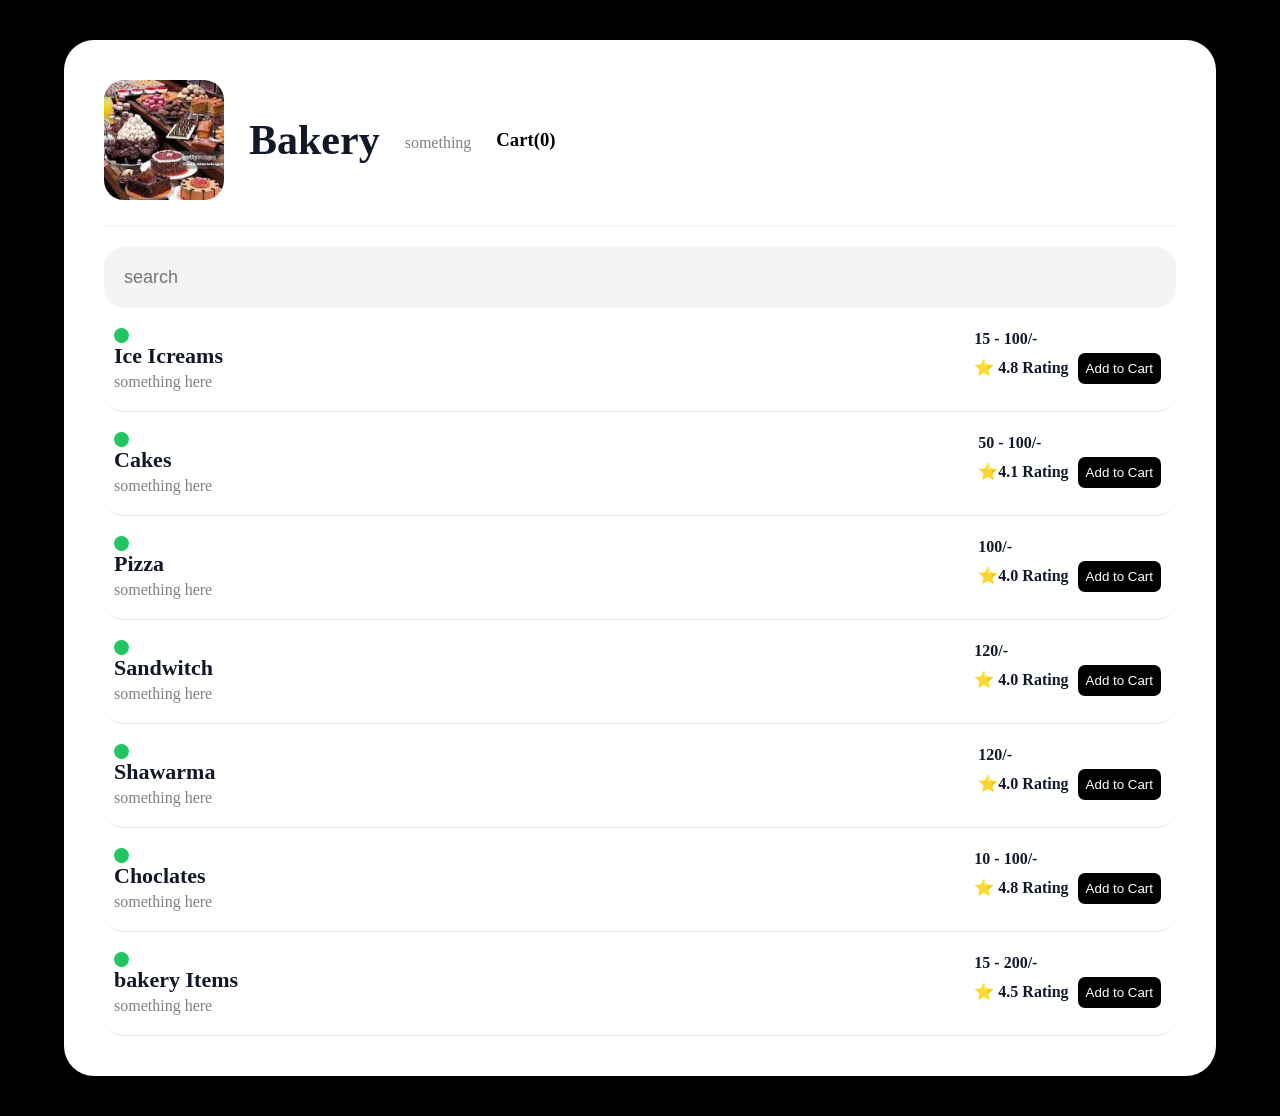
==== bakery.html @ 7e03b97e "added cart" ====
<!DOCTYPE html>
<html lang="en">
<head>
    <meta charset="UTF-8">
    <meta name="viewport" content="width=device-width, initial-scale=1.0">
    <title>Bakery</title>
    <link rel="stylesheet" href="bakery.css">
</head>
<body>
    
        <div class="container">
            <div class="menu-header">
                <img src="bakery.jpg">
                
                <h1>Bakery</h1>
                <p>something</p>
                <h3 id="cartCount">Cart(0)</h3>
             </div>
             <div class="search-bar">
                <input type="text" id="searchInput" placeholder="search">
             </div>
            
<section class="icecream">
   <div class="food-item">
             <div class="food-left">
                <div class="status"></div>
                    <div class="food-details"> 
                     <h2>Ice Icreams</h2>
                     <p> something here</p>
               </div>
           </div>
    <div class="food-right">
        <span>15 - 100/-</span><br>
        <span>⭐ 4.8 Rating</span>
        <button id="icebtn">Add to Cart</button>
    </div>
    </div>
    </section>
    <section class="cakes">
        <div class="food-item">
             <div class="food-left">
                <div class="status"></div>
                    <div class="food-details"> 
                     <h2>Cakes</h2>
                     <p> something here</p>
               </div>
           </div>
    <div class="food-right">
        <span>50 - 100/-</span><br>
        <span>⭐4.1 Rating</span>
        <button id="cakesbtn">Add to Cart</button>
    </div>
    </div>
    </section>
    <section class="pizza">
        <div class="food-item">
             <div class="food-left">
                <div class="status"></div>
                    <div class="food-details"> 
                     <h2>Pizza</h2>
                     <p> something here</p>
               </div>
           </div>
    <div class="food-right">
        <span> 100/-</span><br>
        <span>⭐4.0 Rating</span>
        <button id="pizzabtn">Add to Cart</button>
    </div>
    </div>
    </section>
    <section class="sandwitch">
        <div class="food-item">
             <div class="food-left">
                <div class="status"></div>
                    <div class="food-details"> 
                     <h2>Sandwitch</h2>
                     <p> something here</p>
               </div>
           </div>
    <div class="food-right">
        <span> 120/-</span><br>
        <span>⭐ 4.0 Rating</span>
        <button id="sandwitch">Add to Cart</button>
    </div>
    </div>
    </section>
    <section class="shawarma">
        <div class="food-item">
             <div class="food-left">
                <div class="status"></div>
                    <div class="food-details"> 
                     <h2>Shawarma</h2>
                     <p> something here</p>
               </div>
           </div>
    <div class="food-right">
        <span>120/-</span><br>
        <span>⭐4.0 Rating</span>
        <button id="shawarmabtn">Add to Cart</button>
    </div>
    </div>
    </section>
    <section class="choclates">
        <div class="food-item">
             <div class="food-left">
                <div class="status"></div>
                    <div class="food-details"> 
                     <h2>Choclates</h2>
                     <p> something here</p>
               </div>
           </div>
    <div class="food-right">
        <span>10 - 100/-</span><br>
        <span>⭐ 4.8 Rating</span>
        <button id="chocobtn">Add to Cart</button>
    </div>
    </div>
    </section>
    <section class="bakery-items">
        <div class="food-item">
             <div class="food-left">
                <div class="status"></div>
                    <div class="food-details"> 
                     <h2>bakery Items</h2>
                     <p> something here</p>
               </div>
           </div>
    <div class="food-right">
        <span>15 - 200/-</span><br>
        <span>⭐ 4.5 Rating</span>
        <button id="bakerybtn">Add to Cart</button>
    </div>
    </div>
    </section>
</div>
    <script src="bakery.js"></script>
</body>
</html>
---- bakery.css ----
*{
    margin: 0;
    padding: 0;
    box-sizing: border-box;
}
body{
    background-color: #000;
    font-style: poppins;
}
.container{
 width: 90%;
min-height:100vh;
 border-radius: 30px;
 background: white;
margin:40px auto;
padding:40px;
box-shadow: 0 0 30px rgba(0,0,0,0.15);    
}
.search-bar{
    margin-top:20px;
}
.search-bar input{
    width:100%;
    padding:20px;
    border-radius:20px;
    border:none;
    background: #f3f4f6;
    outline:none;
    font-size:18px;

}
.menu-header{
    display:flex;
    align-items: center;
    gap:25px;
    padding-bottom: 25px;
    border-bottom: 2px solid #f3f4f6;
}
.menu-header img{
    width:120px;
    height:120px;
    object-fit: cover;
    border-radius:20px;
}
.menu-header h1{
    color:#111827;
    font-size: 42px;
}
 .menu-header p{
    color:gray;
    margin-top:5px;
}
.food-item{
    display:flex;
    justify-content: space-between;
    align-items: center;
    padding:20px 10px;
    border-bottom: 1px solid #e5e7eb;
    border-radius: 20px;
    
}
.food-item{
    transition: 0.3s;
}
.food-item:hover{
    transform: scale(1.01);
    background: #f5f5f5;
    cursor: pointer;
}
.food-item:hover{
    transform: scale(1.01);
    background: #f5f5f5;
}
}
.food-left{
    display: flex;
    align-items: center;
    gap:15px;
}
.status{
    width:15px;
    height:15px;
    border-radius: 50%;
    background: #22c55e;
}
.food-details h2{
font-size:22px;
color:#111827;
}
.food-details p{
    color:gray;
    margin-top:4px;
}
.food-right{
    
    gap:20px;
    font-weight:bold;
    color:#111827;
}
button{
    border-radius:7px;
    padding:8px;
    margin:5px;
    color:white;
    background-color: #000;
    border:none;
    cursor:pointer;
}
button:hover{
    color: #d6b38c;
}
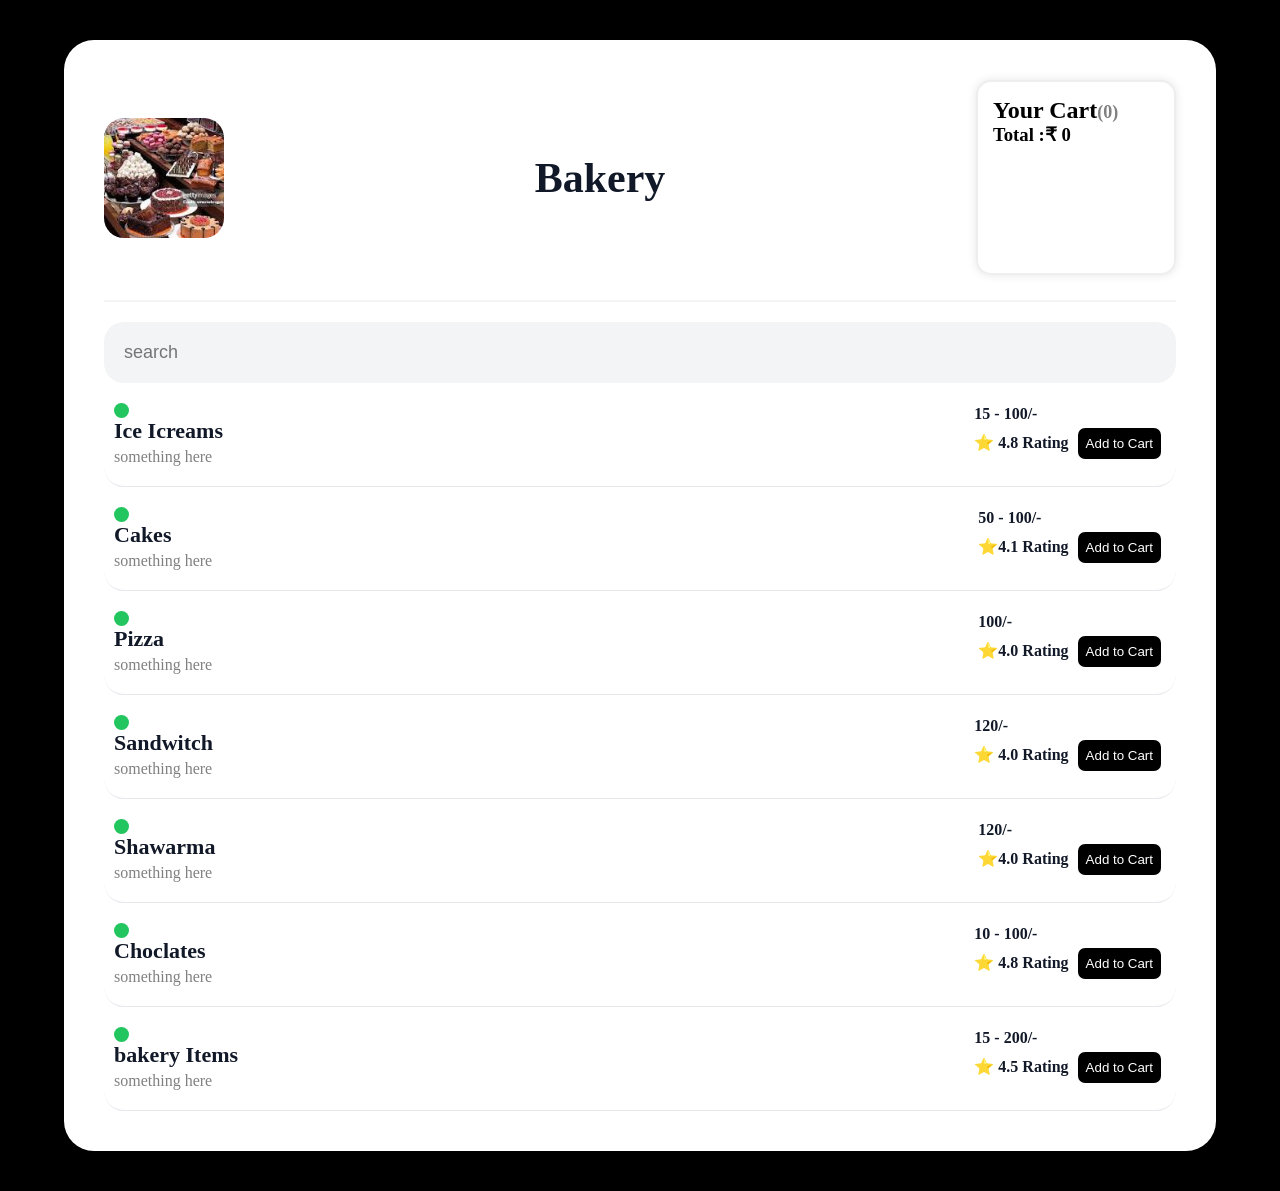
==== commit 5a717657: "added cart to every page" ====
--- a/bakery.html
+++ b/bakery.html
@@ -13,8 +13,12 @@
                 <img src="bakery.jpg">
                 
                 <h1>Bakery</h1>
-                <p>something</p>
-                <h3 id="cartCount">Cart(0)</h3>
+                  
+        <div class="cartBox">
+         <h2>Your Cart<span id="cartCount">(0)</span></h2>
+         <div id="cartItems"></div>
+         <h3 id="totalPrice">Total :₹ 0</h3>
+        </div>
              </div>
              <div class="search-bar">
                 <input type="text" id="searchInput" placeholder="search">
@@ -80,7 +84,7 @@
     <div class="food-right">
         <span> 120/-</span><br>
         <span>⭐ 4.0 Rating</span>
-        <button id="sandwitch">Add to Cart</button>
+        <button id="sandbtn">Add to Cart</button>
     </div>
     </div>
     </section>
@@ -96,7 +100,7 @@
     <div class="food-right">
         <span>120/-</span><br>
         <span>⭐4.0 Rating</span>
-        <button id="shawarmabtn">Add to Cart</button>
+        <button id="shabtn">Add to Cart</button>
     </div>
     </div>
     </section>
--- a/bakery.css
+++ b/bakery.css
@@ -32,6 +32,7 @@
 .menu-header{
     display:flex;
     align-items: center;
+    justify-content: space-between;
     gap:25px;
     padding-bottom: 25px;
     border-bottom: 2px solid #f3f4f6;
@@ -108,4 +109,40 @@
 }
 button:hover{
     color: #d6b38c;
+}
+.cartBox button{
+    background:transparent;
+    color:#888;
+    border:none;
+    padding: 2px 4px;
+    border-radius:10%;
+    font-size:16px;
+    cursor:pointer;
+    margin-left:10px;
+    transition:0.3s;
+}
+.cartBox button:hover{
+    background:gray;
+    transition:scale(1.1);
+}
+.cartBox{
+   min-width:200px;
+    background: white;
+    border:2px solid #eee;
+    border-radius: 15px;
+    padding:15px;
+     height: 195px;
+    overflow-y: auto;
+    box-shadow: 0 0 10px rgba(0,0,0,0.1);
+}
+cartBox h2{
+    display:flex;
+    justify-content: space-between;
+    align-items: center;
+    font-size:28px;
+    margin-bottom:20px;
+}
+#cartCount{
+    font-size:18px;
+    color:gray;
 }
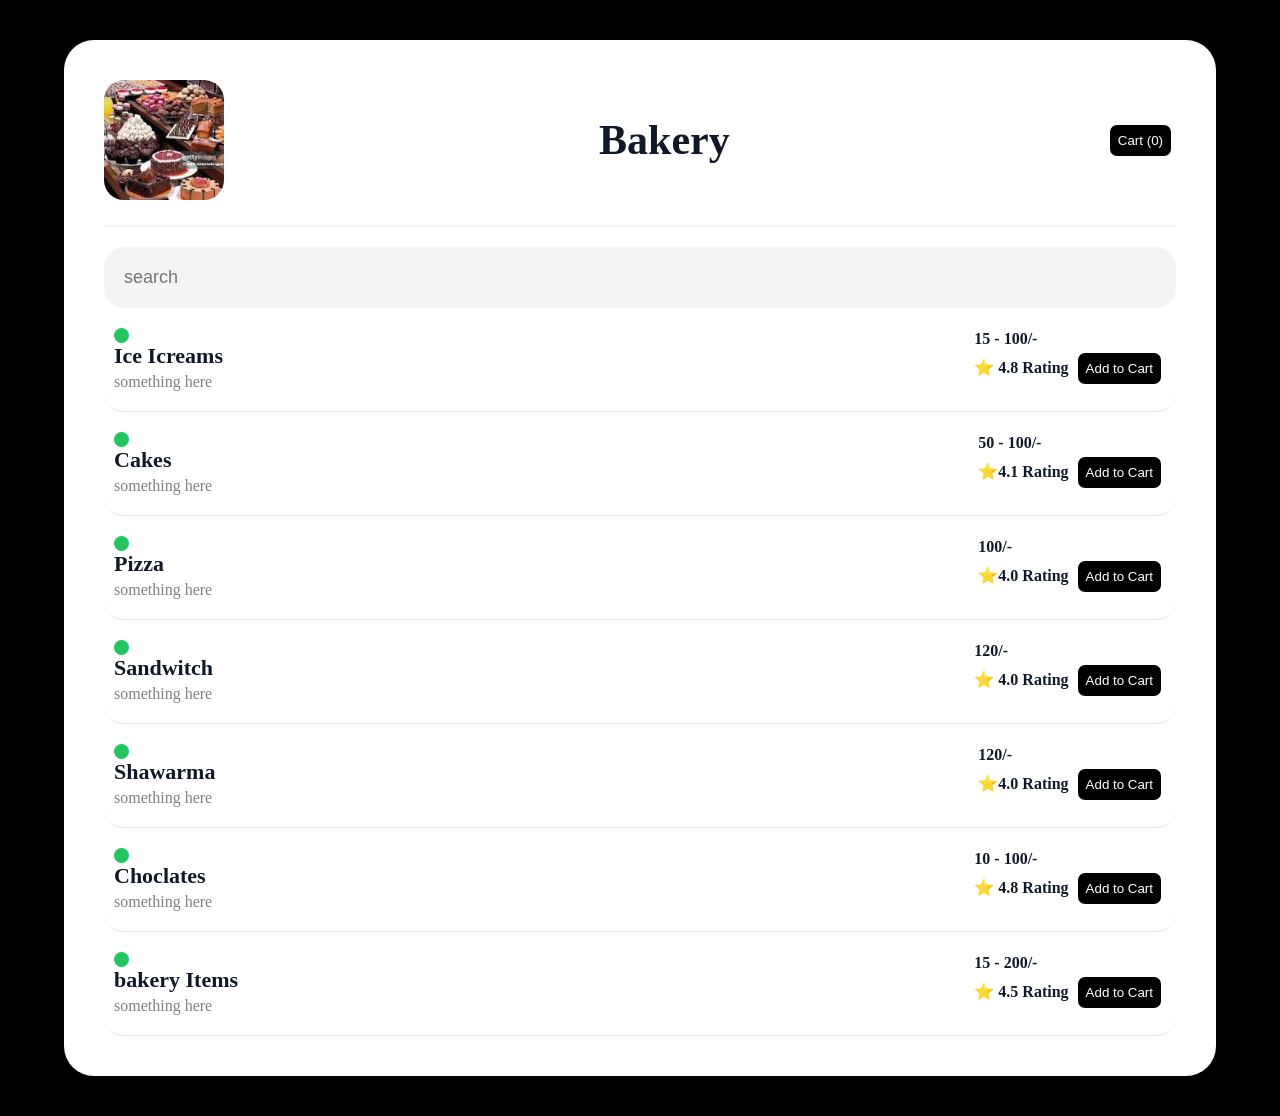
==== commit 08e57c68: "added sidebar cart" ====
--- a/bakery.html
+++ b/bakery.html
@@ -14,11 +14,25 @@
                 
                 <h1>Bakery</h1>
                   
-        <div class="cartBox">
-         <h2>Your Cart<span id="cartCount">(0)</span></h2>
-         <div id="cartItems"></div>
-         <h3 id="totalPrice">Total :₹ 0</h3>
+        <button id="openCartBtn">
+    Cart <span id="cartCount">(0)</span>
+</button>
+    <div class="cartOverlay" id="cartOverlay">
+
+    <div class="cartDrawer" id="cartDrawer">
+
+        <div class="cartHeader">
+            <h2>Your Cart</h2>
+
+            <button id="closeCart">✖</button>
         </div>
+
+        <div id="cartItems"></div>
+
+        <h3 id="totalPrice">Total : ₹0</h3>
+
+    </div>
+             </div>
              </div>
              <div class="search-bar">
                 <input type="text" id="searchInput" placeholder="search">
--- a/bakery.css
+++ b/bakery.css
@@ -14,7 +14,8 @@
  background: white;
 margin:40px auto;
 padding:40px;
-box-shadow: 0 0 30px rgba(0,0,0,0.15);    
+box-shadow: 0 0 30px rgba(0,0,0,0.15);  
+ 
 }
 .search-bar{
     margin-top:20px;
@@ -110,39 +111,65 @@
 button:hover{
     color: #d6b38c;
 }
-.cartBox button{
-    background:transparent;
-    color:#888;
-    border:none;
-    padding: 2px 4px;
-    border-radius:10%;
-    font-size:16px;
-    cursor:pointer;
-    margin-left:10px;
-    transition:0.3s;
+.cartOverlay{
+    position: fixed;
+    display: flex;
+    top:0;
+    left:0;
+
+    width:100%;
+    height:100vh;
+
+    background: rgba(0,0,0,0.4);
+
+    display:none;
+
+    justify-content:flex-end;
+
+    z-index:1000;
 }
-.cartBox button:hover{
-    background:gray;
-    transition:scale(1.1);
+.cartDrawer{
+    width:350px;
+    height:100vh;
+
+   background:#111827;
+color:white;
+
+    padding:20px;
+
+    overflow-y:auto;
+
+    box-shadow:-5px 0 15px rgba(0,0,0,0.2);
+
+    animation: slideCart 0.3s ease;
 }
-.cartBox{
-   min-width:200px;
-    background: white;
-    border:2px solid #eee;
-    border-radius: 15px;
-    padding:15px;
-     height: 195px;
-    overflow-y: auto;
-    box-shadow: 0 0 10px rgba(0,0,0,0.1);
+@keyframes slideCart{
+    from{
+        transform:translateX(100%);
+    }
+
+    to{
+        transform:translateX(0);
+    }
 }
-cartBox h2{
+.cartHeader{
     display:flex;
-    justify-content: space-between;
-    align-items: center;
-    font-size:28px;
+
+    justify-content:space-between;
+
+    align-items:center;
+
     margin-bottom:20px;
 }
-#cartCount{
-    font-size:18px;
-    color:gray;
+#closeCart{
+    background:none;
+
+    border:none;
+
+    font-size:22px;
+
+    cursor:pointer;
+}
+#closeCart{
+    color:white;
 }
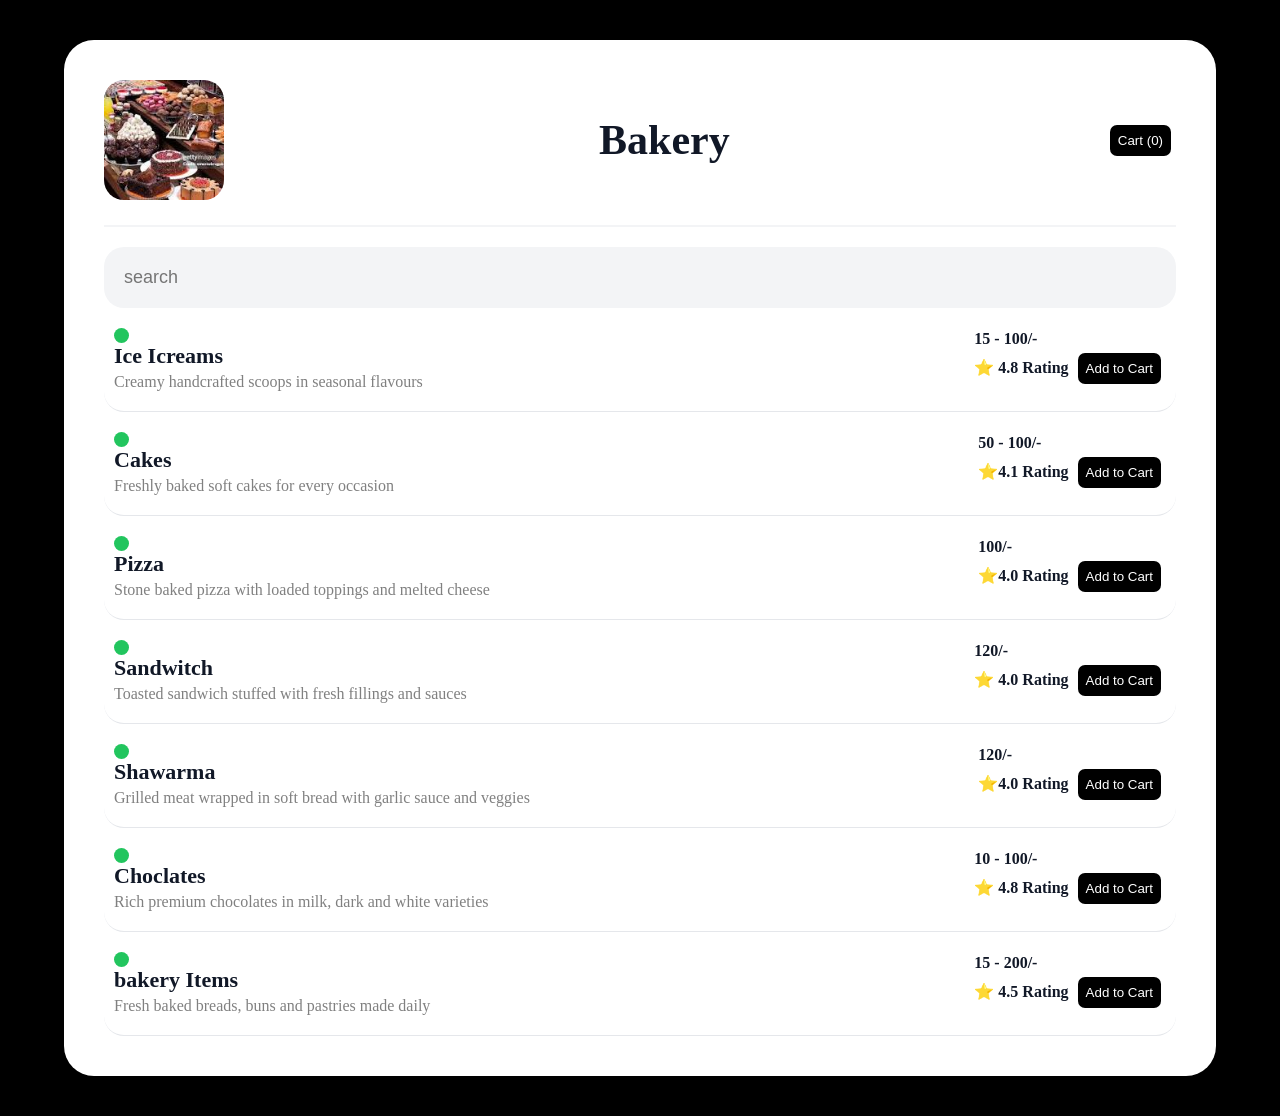
==== commit e94e4fab: "added all features" ====
--- a/bakery.html
+++ b/bakery.html
@@ -7,8 +7,9 @@
     <link rel="stylesheet" href="bakery.css">
 </head>
 <body>
-    
+     
         <div class="container">
+            <div id="message"></div>
             <div class="menu-header">
                 <img src="bakery.jpg">
                 
@@ -44,7 +45,7 @@
                 <div class="status"></div>
                     <div class="food-details"> 
                      <h2>Ice Icreams</h2>
-                     <p> something here</p>
+                     <p>Creamy handcrafted scoops in seasonal flavours</p>
                </div>
            </div>
     <div class="food-right">
@@ -60,7 +61,7 @@
                 <div class="status"></div>
                     <div class="food-details"> 
                      <h2>Cakes</h2>
-                     <p> something here</p>
+                     <p>Freshly baked soft cakes for every occasion</p>
                </div>
            </div>
     <div class="food-right">
@@ -76,7 +77,7 @@
                 <div class="status"></div>
                     <div class="food-details"> 
                      <h2>Pizza</h2>
-                     <p> something here</p>
+                     <p>Stone baked pizza with loaded toppings and melted cheese</p>
                </div>
            </div>
     <div class="food-right">
@@ -92,7 +93,7 @@
                 <div class="status"></div>
                     <div class="food-details"> 
                      <h2>Sandwitch</h2>
-                     <p> something here</p>
+                     <p>Toasted sandwich stuffed with fresh fillings and sauces</p>
                </div>
            </div>
     <div class="food-right">
@@ -108,7 +109,7 @@
                 <div class="status"></div>
                     <div class="food-details"> 
                      <h2>Shawarma</h2>
-                     <p> something here</p>
+                     <p> Grilled meat wrapped in soft bread with garlic sauce and veggies</p>
                </div>
            </div>
     <div class="food-right">
@@ -124,7 +125,7 @@
                 <div class="status"></div>
                     <div class="food-details"> 
                      <h2>Choclates</h2>
-                     <p> something here</p>
+                     <p> Rich premium chocolates in milk, dark and white varieties</p>
                </div>
            </div>
     <div class="food-right">
@@ -140,7 +141,7 @@
                 <div class="status"></div>
                     <div class="food-details"> 
                      <h2>bakery Items</h2>
-                     <p> something here</p>
+                     <p> Fresh baked breads, buns and pastries made daily</p>
                </div>
            </div>
     <div class="food-right">
--- a/bakery.css
+++ b/bakery.css
@@ -111,6 +111,7 @@
 button:hover{
     color: #d6b38c;
 }
+
 .cartOverlay{
     position: fixed;
     display: flex;
@@ -126,7 +127,7 @@
 
     justify-content:flex-end;
 
-    z-index:1000;
+    z-index:2000;
 }
 .cartDrawer{
     width:350px;
@@ -172,4 +173,25 @@
 }
 #closeCart{
     color:white;
+}
+#cartItems p{
+    display:flex;
+    justify-content:space-between;
+    align-items:center;
+    margin-top:15px;
+    padding:12px;
+    background:#f3f4f6;
+    border-radius:10px;
+}
+#message{
+    display:none;
+    position:fixed;
+  top:20px;
+  right:20px;
+  background:whitesmoke;
+  
+  color:black;
+  backdrop-filter: blur(10px);
+  padding:10px 20px;
+  border-radius: 10px;
 }
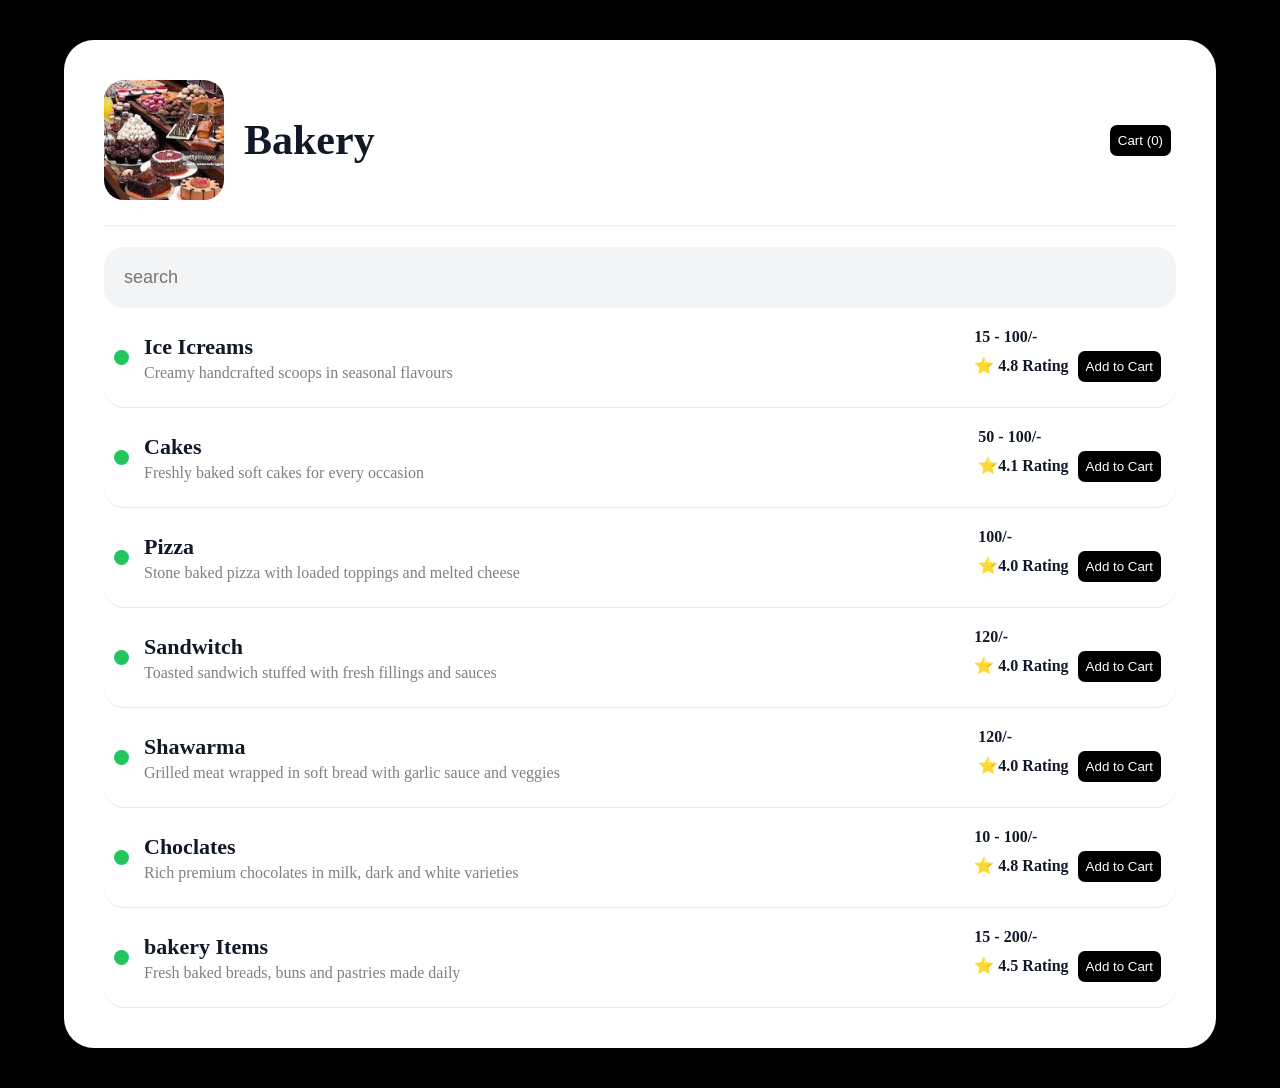
==== commit 2d0fb317: "added responsive" ====
--- a/bakery.html
+++ b/bakery.html
@@ -10,11 +10,11 @@
      
         <div class="container">
             <div id="message"></div>
-            <div class="menu-header">
+            <div class="menu-header"><div class="left-header"> 
                 <img src="bakery.jpg">
                 
                 <h1>Bakery</h1>
-                  
+                  </div>
         <button id="openCartBtn">
     Cart <span id="cartCount">(0)</span>
 </button>
--- a/bakery.css
+++ b/bakery.css
@@ -17,6 +17,11 @@
 box-shadow: 0 0 30px rgba(0,0,0,0.15);  
  
 }
+.left-header{
+    display: flex;
+    align-items: center;
+    gap:20px;
+}
 .search-bar{
     margin-top:20px;
 }
@@ -73,7 +78,7 @@
     transform: scale(1.01);
     background: #f5f5f5;
 }
-}
+
 .food-left{
     display: flex;
     align-items: center;
@@ -194,4 +199,56 @@
   backdrop-filter: blur(10px);
   padding:10px 20px;
   border-radius: 10px;
-}+}
+@media (max-width:600px){
+
+    .container{
+        width:100%;
+        padding:15px;
+    }
+
+    .menu-header{
+        flex-direction:column;
+        text-align:center;
+        gap:15px;
+      
+    display:flex;
+    justify-content:space-between;
+    align-items:center;
+
+    }
+
+    .menu-header img{
+        width:120px;
+        height:120px;
+    }
+
+    .menu-header h1{
+        font-size:40px;
+    }
+
+    .search-bar input{
+        width:100%;
+    }
+
+    .food-item{
+        flex-direction:column;
+        align-items:flex-start;
+        gap:15px;
+        width:100%;
+    padding:20px;
+
+    }
+
+    .food-item button{
+        width:100%;
+    }
+
+    .cartDrawer{
+        width:100%;
+        max-width:350px;
+    }
+    #openCartBtn{
+    margin-left:auto;
+}
+}
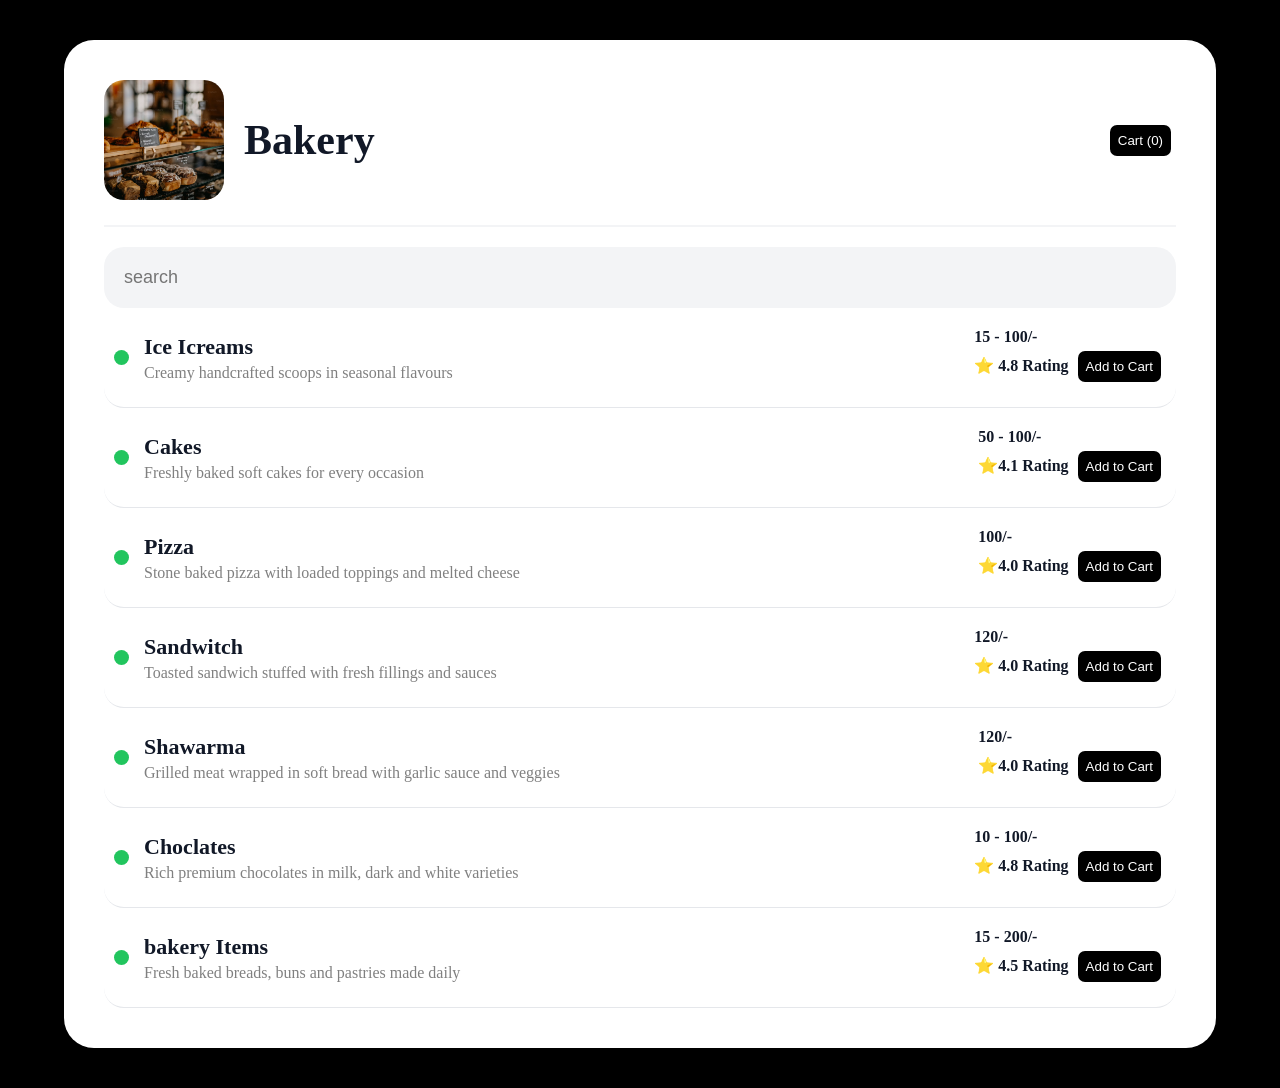
==== commit e6f4fa71: "add some files" ====
--- a/bakery.html
+++ b/bakery.html
@@ -11,7 +11,7 @@
         <div class="container">
             <div id="message"></div>
             <div class="menu-header"><div class="left-header"> 
-                <img src="bakery.jpg">
+                <img src="bakertimg.avif">
                 
                 <h1>Bakery</h1>
                   </div>
